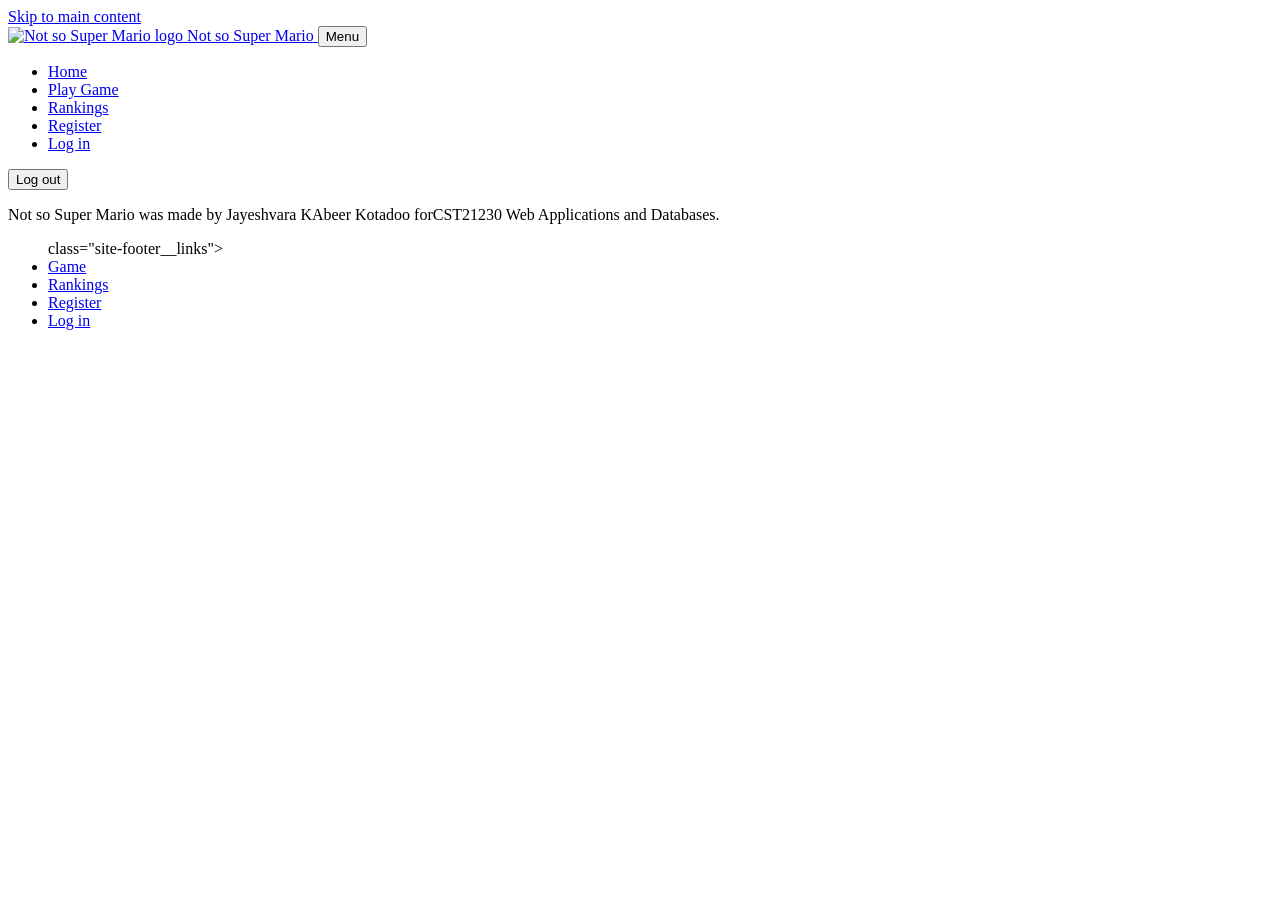
==== index.html @ 8bf62650 "1.3 Add first pages" ====
<!DOCTYPE html>
<html lang="en">
<head>
    <meta charset="UTF-8">
    <meta name="viewport" content="width=device-width, initial-scale=1.0">
    <title>Not so Super Mario: Come relive your childhood adventures</title>
    <meta name="description" content="Not so Super Mario is a game that allows you to relive your childhood adventures. Play as Robots and navigate through challenging levels filled with obstacles and enemies.">
    <!-- Draw logo (32*32) -->
    <link rel="icon" href="images/site/logo.svg" type="image/svg+xml">
    <!-- pick font for heading and readable foot -->    
    <link rel="preconnect" href="https://fonts.googleapis.com">
    <link rel="preconnect" href="https://fonts.gstatic.com" crossorigin>
    <link rel="stylesheet" href="https://fonts.googleapis.com/css2?family=Press+Start+2P&display=swap">
    <link rel="stylesheet" href="css/style.css">
    <script type="module" src="js/app/pages/home.js"></script>
</head>
<body>
    <a class="skip-link" href="#main-content">Skip to main content</a>

    <header class="site-header">
        <div class="site-header__inner">
            <a class="brand" href="index.html">
                <img class="brand__logo" src="images/site/logo.svg" alt="Not so Super Mario logo" width="32" height="32">
                <span class="brand__text">Not so Super Mario</span>
            </a>
            <button class="nav-toggle" type="button" aria-expanded="false" aria-controls="site-nav">
                <span class="nav-toggle__bars" aria-hidden="true"></span>
                <span class="visually-hidden">Menu</span>
            </button>
            <nav class=""site-nav" id="site-nav" aria-label="Main">
                <ul class="site-nav__list">
                    <li><a class="site-nav__link" href="index.html" aria-current="page">Home</a></li>
                    <li><a class="site-nav__link" href="pages/game.html">Play Game</a></li>
                    <li><a class="site-nav__link" href="pages/rankings.html">Rankings</a></li>
                    <li><a class="site-nav__link" href="pages/register.html">Register</a></li>
                    <li><a class="site-nav__link" href="pages/login.html">Log in</a></li>
                </ul>
                <div class="user-chip" data-user-chip-hidden>
                    <span class="sprite" data-user-avatar aria-hidden="true"></span>
                    <span class="user-chip__name" data-user-name></span>
                    <button class="user-chip__logout" type="button" data-user-logout>Log out</button>
                </div>
            </nav>
        </div>
    </header>
    <!-- Main content -->
    <main id="main">
    </main>


    <!-- Footer -->
    <footer class="site-footer">
        <div class="site-footer__inner">
            <p>Not so Super Mario was made by Jayeshvara KAbeer Kotadoo forCST21230 Web Applications and Databases.</p>
            <ul> class="site-footer__links">
                <li><a href="pages/game.html">Game</a></li>
                <li><a href="pages/rankings.html">Rankings</a></li>
                <li><a href="pages/register.html">Register</a></li>
                <li><a href="pages/login.html">Log in</a></li>
            </ul>
        </div>
    </footer>
</body>
</html>
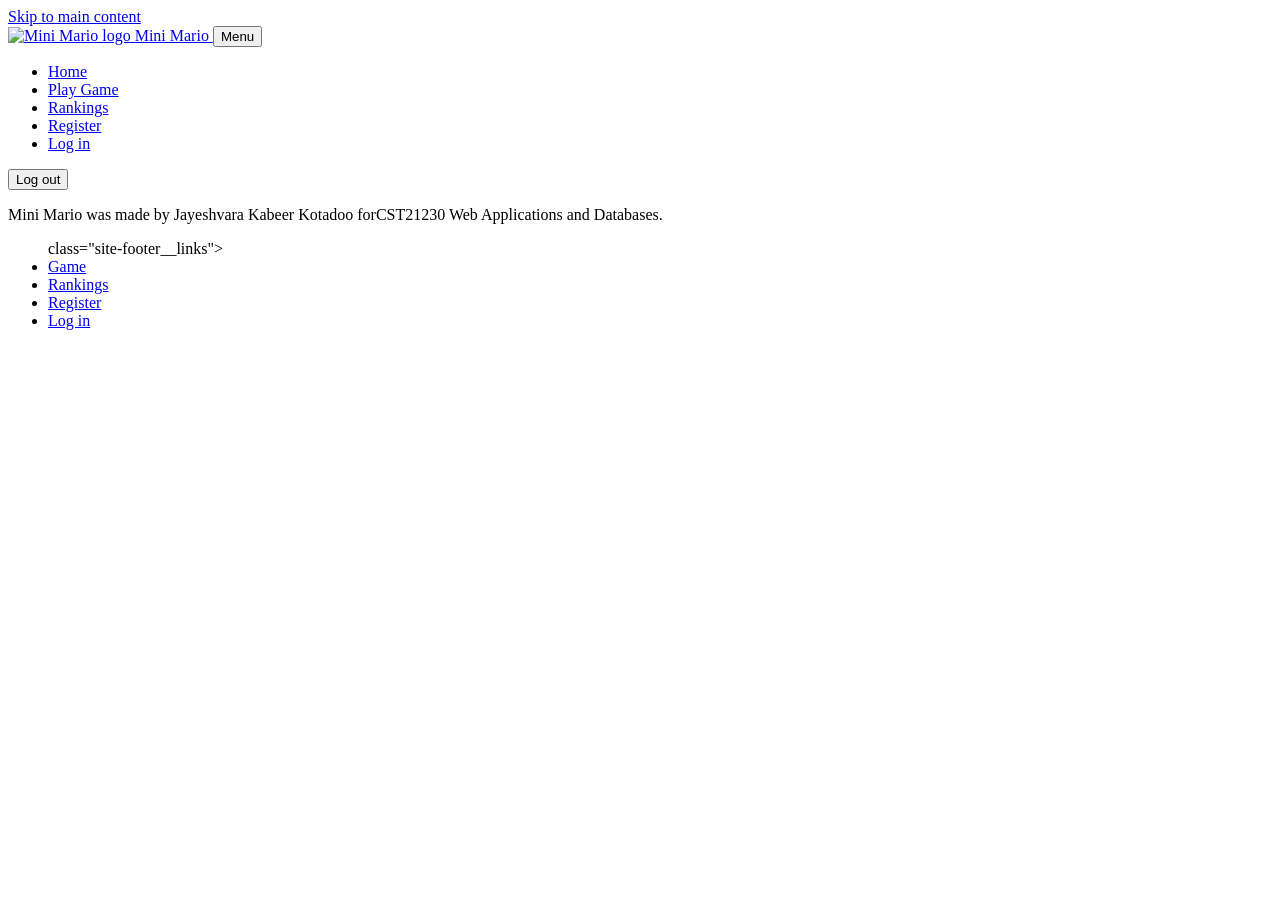
==== commit a0bc8e1d: "Rename game to Mini Mario" ====
--- a/index.html
+++ b/index.html
@@ -3,8 +3,8 @@
 <head>
     <meta charset="UTF-8">
     <meta name="viewport" content="width=device-width, initial-scale=1.0">
-    <title>Not so Super Mario: Come relive your childhood adventures</title>
-    <meta name="description" content="Not so Super Mario is a game that allows you to relive your childhood adventures. Play as Robots and navigate through challenging levels filled with obstacles and enemies.">
+    <title>Mini Mario: Come relive your childhood adventures</title>
+    <meta name="description" content="Mini Mario is a game that allows you to relive your childhood adventures. Play as Robots and navigate through challenging levels filled with obstacles and enemies.">
     <!-- Draw logo (32*32) -->
     <link rel="icon" href="images/site/logo.svg" type="image/svg+xml">
     <!-- pick font for heading and readable foot -->    
@@ -20,8 +20,8 @@
     <header class="site-header">
         <div class="site-header__inner">
             <a class="brand" href="index.html">
-                <img class="brand__logo" src="images/site/logo.svg" alt="Not so Super Mario logo" width="32" height="32">
-                <span class="brand__text">Not so Super Mario</span>
+                <img class="brand__logo" src="images/site/logo.svg" alt="Mini Mario logo" width="32" height="32">
+                <span class="brand__text">Mini Mario</span>
             </a>
             <button class="nav-toggle" type="button" aria-expanded="false" aria-controls="site-nav">
                 <span class="nav-toggle__bars" aria-hidden="true"></span>
@@ -51,7 +51,7 @@
     <!-- Footer -->
     <footer class="site-footer">
         <div class="site-footer__inner">
-            <p>Not so Super Mario was made by Jayeshvara KAbeer Kotadoo forCST21230 Web Applications and Databases.</p>
+            <p>Mini Mario was made by Jayeshvara Kabeer Kotadoo forCST21230 Web Applications and Databases.</p>
             <ul> class="site-footer__links">
                 <li><a href="pages/game.html">Game</a></li>
                 <li><a href="pages/rankings.html">Rankings</a></li>
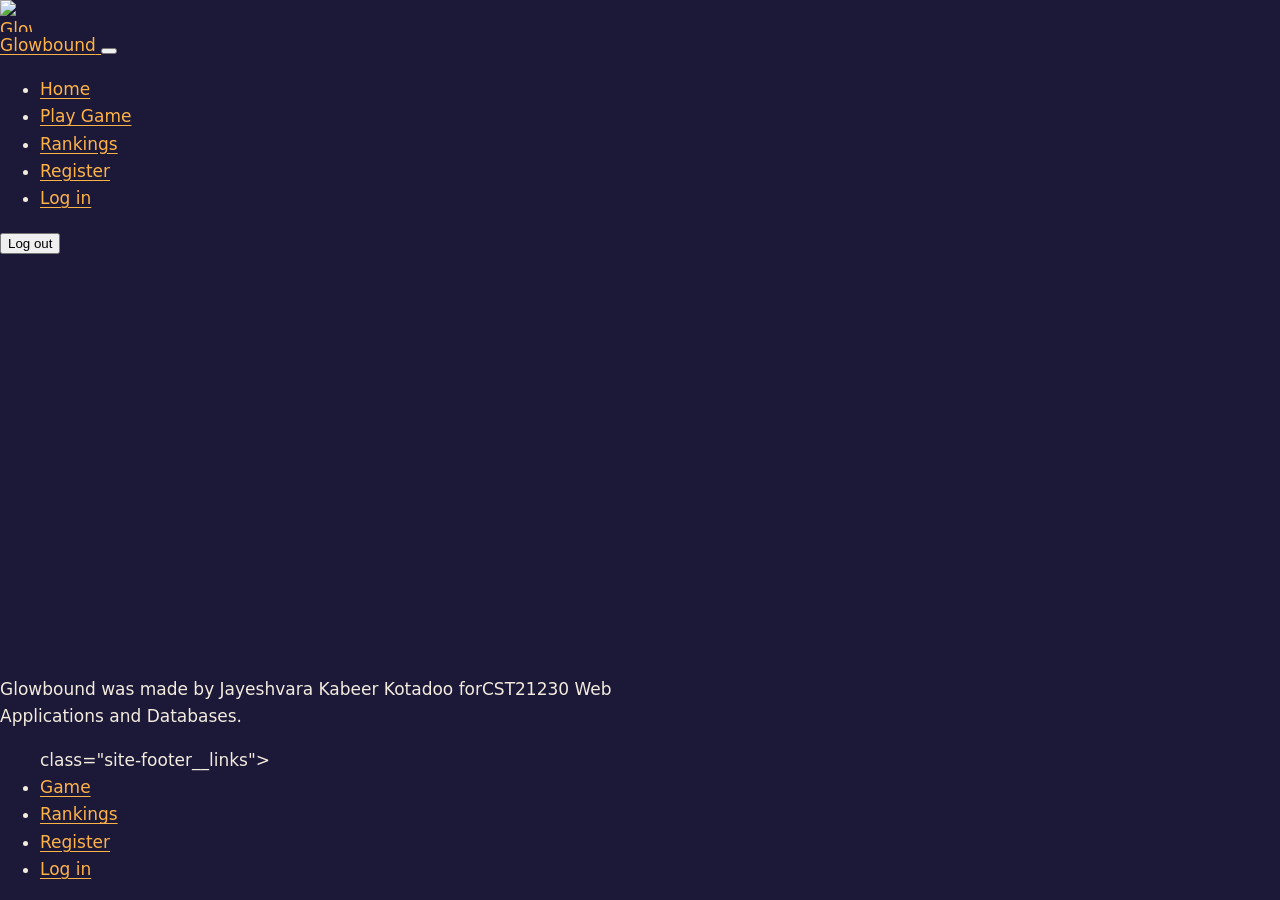
==== commit 0c999be5: "Rename game to Glowbound and update related metadata across all pages" ====
--- a/index.html
+++ b/index.html
@@ -3,15 +3,15 @@
 <head>
     <meta charset="UTF-8">
     <meta name="viewport" content="width=device-width, initial-scale=1.0">
-    <title>Mini Mario: Come relive your childhood adventures</title>
-    <meta name="description" content="Mini Mario is a game that allows you to relive your childhood adventures. Play as Robots and navigate through challenging levels filled with obstacles and enemies.">
+    <title>Glowbound: Relive your childhood adventures</title>
+    <meta name="description" content="Glowbound is a game that allows you to relive your childhood adventures. Play as Robots and navigate through challenging levels filled with obstacles and enemies.">
     <!-- Draw logo (32*32) -->
     <link rel="icon" href="images/site/logo.svg" type="image/svg+xml">
     <!-- pick font for heading and readable foot -->    
     <link rel="preconnect" href="https://fonts.googleapis.com">
     <link rel="preconnect" href="https://fonts.gstatic.com" crossorigin>
     <link rel="stylesheet" href="https://fonts.googleapis.com/css2?family=Press+Start+2P&display=swap">
-    <link rel="stylesheet" href="css/style.css">
+    <link rel="stylesheet" href="css/styles.css">
     <script type="module" src="js/app/pages/home.js"></script>
 </head>
 <body>
@@ -20,8 +20,8 @@
     <header class="site-header">
         <div class="site-header__inner">
             <a class="brand" href="index.html">
-                <img class="brand__logo" src="images/site/logo.svg" alt="Mini Mario logo" width="32" height="32">
-                <span class="brand__text">Mini Mario</span>
+                <img class="brand__logo" src="images/site/logo.svg" alt="Glowbound logo" width="32" height="32">
+                <span class="brand__text">Glowbound</span>
             </a>
             <button class="nav-toggle" type="button" aria-expanded="false" aria-controls="site-nav">
                 <span class="nav-toggle__bars" aria-hidden="true"></span>
@@ -44,6 +44,7 @@
         </div>
     </header>
     <!-- Main content -->
+     
     <main id="main">
     </main>
 
@@ -51,7 +52,7 @@
     <!-- Footer -->
     <footer class="site-footer">
         <div class="site-footer__inner">
-            <p>Mini Mario was made by Jayeshvara Kabeer Kotadoo forCST21230 Web Applications and Databases.</p>
+            <p>Glowbound was made by Jayeshvara Kabeer Kotadoo forCST21230 Web Applications and Databases.</p>
             <ul> class="site-footer__links">
                 <li><a href="pages/game.html">Game</a></li>
                 <li><a href="pages/rankings.html">Rankings</a></li>
--- a/css/styles.css
+++ b/css/styles.css
@@ -0,0 +1,332 @@
+/* ==========================================================================
+   [[Your game name]] - shared stylesheet
+   One stylesheet is used by every page so the whole site shares one style.
+   Sections:
+     1. Design tokens
+     2. Base elements and typography
+     3. Layout helpers
+     4. Pixel borders, buttons and keycaps
+     5. Site header and navigation
+     6. Home page
+     7. Forms (registration and login)
+     8. Auth page layout and explorer preview
+     9. Game page
+    10. Rankings page
+    11. Site footer
+    12. Character sprites (added in Part 3)
+    13. Responsive adjustments
+    14. Reduced motion
+   ========================================================================== */
+
+
+/* 1. Design tokens
+   Every colour, font and size lives here, so the whole look changes from one place.
+   -------------------------------------------------------------------------- */
+:root {
+    /* YOUR TURN: your palette. Keep dark backgrounds with light text (or the reverse)
+       so everything stays readable. Change the hex values, not the names. */
+    --ink: #1b1838;            /* page background */
+    --ink-deep: #120f2a;       /* header and footer background */
+    --panel: #262150;          /* boxes and cards */
+    --panel-raised: #2f2960;   /* buttons and inputs */
+    --ridge: #3a3570;          /* borders */
+    --ridge-light: #554d9a;    /* highlighted borders */
+    --outline: #1a1530;        /* darkest edge, text on light buttons */
+    --text: #f3ebdd;           /* main text */
+    --muted: #bdb7dc;          /* secondary text */
+    --faint: #8a84b0;          /* placeholder text */
+    --accent: #ffb347;         /* links, main buttons, the current page */
+    --accent-light: #ffd38a;   /* accent on hover */
+    --accent-deep: #c26a2b;    /* accent in shadow */
+    --green: #7bd389;          /* level 1 colour */
+    --blue: #6fd3f2;           /* level 2 colour */
+    --hot: #ff7b39;            /* level 3 colour */
+    --danger: #ff8f8f;         /* error messages */
+    --success: #7bd389;        /* success messages */
+
+    /* See-through versions (the last number is the opacity) */
+    --header-glass: rgb(18 15 42 / 0.94);
+    --overlay: rgb(18 15 42 / 0.82);
+    --focus-glow: rgb(255 179 71 / 0.35);
+
+    /* YOUR TURN: your two fonts from Task 1.3, each followed by fallbacks */
+    --font-display: "Pixelify Sans", "Trebuchet MS", system-ui, sans-serif;
+    --font-body: "Atkinson Hyperlegible", "Segoe UI", system-ui, sans-serif;
+
+    /* Type scale: each step is about 1.25 times the one below */
+    --step--1: 0.9rem;
+    --step-0: 1.0625rem;
+    --step-1: 1.33rem;
+    --step-2: 1.66rem;
+    --step-3: 2.08rem;
+    --step-4: clamp(2.3rem, 4.2vw, 3.4rem);
+
+    /* Spacing and sizing */
+    --space-1: 0.25rem;
+    --space-2: 0.5rem;
+    --space-3: 0.75rem;
+    --space-4: 1rem;
+    --space-5: 1.5rem;
+    --space-6: 2rem;
+    --space-7: 3rem;
+    --space-8: 4.5rem;
+    --page-width: 72rem;
+    --measure: 64ch;
+    --pixel: 4px;
+}
+
+
+/* 2. Base elements and typography
+   -------------------------------------------------------------------------- */
+*,
+*::before,
+*::after {
+    box-sizing: border-box;
+}
+
+html {
+    scroll-behavior: smooth;
+}
+
+/* A flex column whose main area grows keeps the footer at the bottom of short pages */
+body {
+    margin: 0;
+    min-height: 100vh;
+    display: flex;
+    flex-direction: column;
+    background-color: var(--ink);
+    color: var(--text);
+    font-family: var(--font-body);
+    font-size: var(--step-0);
+    line-height: 1.6;
+}
+
+main {
+    flex: 1;
+}
+
+h1,
+h2,
+h3 {
+    margin: 0 0 var(--space-4);
+    font-family: var(--font-display);
+    font-weight: 600;
+    line-height: 1.15;
+    letter-spacing: 0.01em;
+}
+
+h1 {
+    font-size: var(--step-4);
+}
+
+h2 {
+    font-size: var(--step-3);
+}
+
+h3 {
+    font-size: var(--step-1);
+}
+
+/* Long lines are hard to read, so paragraphs stop at about 64 characters */
+p {
+    margin: 0 0 var(--space-4);
+    max-width: var(--measure);
+}
+
+a {
+    color: var(--accent);
+    text-underline-offset: 0.2em;
+}
+
+a:hover {
+    color: var(--accent-light);
+}
+
+img {
+    max-width: 100%;
+    display: block;
+}
+
+/* A clear outline shows where keyboard focus is */
+:focus-visible {
+    outline: 3px solid var(--accent);
+    outline-offset: 3px;
+}
+
+::selection {
+    background: var(--accent);
+    color: var(--outline);
+}
+
+/* Hidden on screen but still read out by screen readers */
+.visually-hidden {
+    position: absolute;
+    width: 1px;
+    height: 1px;
+    margin: -1px;
+    padding: 0;
+    overflow: hidden;
+    clip: rect(0 0 0 0);
+    white-space: nowrap;
+    border: 0;
+}
+
+/* Parked above the page until a keyboard user tabs to it */
+.skip-link {
+    position: absolute;
+    left: var(--space-4);
+    top: -4rem;
+    z-index: 100;
+    padding: var(--space-2) var(--space-4);
+    background: var(--accent);
+    color: var(--outline);
+    font-weight: 700;
+}
+
+.skip-link:focus {
+    top: var(--space-4);
+}
+
+/* 3. Layout helpers
+   -------------------------------------------------------------------------- */
+/* A centred column that never gets wider than the page width */
+.container {
+    width: 100%;
+    max-width: var(--page-width);
+    margin-inline: auto;
+    padding-inline: var(--space-5);
+}
+
+.section {
+    padding-block: var(--space-8);
+}
+
+.section__intro {
+    margin-bottom: var(--space-6);
+}
+
+.section__intro p {
+    color: var(--muted);
+}
+
+.page-heading {
+    padding-block: var(--space-7) var(--space-5);
+}
+
+.page-heading p {
+    color: var(--muted);
+    font-size: var(--step-1);
+    line-height: 1.45;
+}
+
+
+/* 4. Pixel borders, buttons and keycaps
+   The notched "pixel" border is drawn with four offset box-shadows, which
+   leaves the corners empty just like a sprite outline.
+   -------------------------------------------------------------------------- */
+/* YOUR TURN: notched corners suit pixel art. For a smoother style, replace the
+   four shadows with "border: 3px solid var(--frame-colour); border-radius: 12px;" */
+.pixel-frame {
+    --frame-colour: var(--ridge);
+    background: var(--panel);
+    box-shadow:
+        0 calc(var(--pixel) * -1) 0 0 var(--frame-colour),
+        0 var(--pixel) 0 0 var(--frame-colour),
+        calc(var(--pixel) * -1) 0 0 0 var(--frame-colour),
+        var(--pixel) 0 0 0 var(--frame-colour);
+}
+
+/* Buttons keep their colours in local variables, so a variant only changes the variables.
+   The fifth shadow is the "lip" underneath that makes the button look raised. */
+.button {
+    --btn-face: var(--panel-raised);
+    --btn-edge: var(--ridge-light);
+    --btn-lip: var(--outline);
+    --btn-text: var(--text);
+    display: inline-flex;
+    align-items: center;
+    justify-content: center;
+    gap: var(--space-2);
+    min-height: 3rem;
+    padding: var(--space-2) var(--space-5);
+    border: 0;
+    background: var(--btn-face);
+    color: var(--btn-text);
+    font-family: var(--font-display);
+    font-size: var(--step-1);
+    font-weight: 600;
+    line-height: 1;
+    text-decoration: none;
+    cursor: pointer;
+    box-shadow:
+        0 -3px 0 0 var(--btn-edge),
+        0 3px 0 0 var(--btn-edge),
+        -3px 0 0 0 var(--btn-edge),
+        3px 0 0 0 var(--btn-edge),
+        0 7px 0 0 var(--btn-lip);
+    transition: transform 80ms ease-out, box-shadow 80ms ease-out, filter 120ms;
+}
+
+.button:hover {
+    color: var(--btn-text);
+    filter: brightness(1.12);
+}
+
+/* Pressed: the button moves down 4px and the lip shrinks */
+.button:active {
+    transform: translateY(4px);
+    box-shadow:
+        0 -3px 0 0 var(--btn-edge),
+        0 3px 0 0 var(--btn-edge),
+        -3px 0 0 0 var(--btn-edge),
+        3px 0 0 0 var(--btn-edge),
+        0 3px 0 0 var(--btn-lip);
+}
+
+.button:disabled {
+    cursor: not-allowed;
+    opacity: 0.6;
+    transform: none;
+}
+
+.button--primary {
+    --btn-face: var(--accent);
+    --btn-edge: var(--accent-light);
+    --btn-lip: var(--accent-deep);
+    --btn-text: var(--outline);
+}
+
+.button--small {
+    min-height: 2.25rem;
+    padding-inline: var(--space-4);
+    font-size: var(--step-0);
+}
+
+.button--wide {
+    width: 100%;
+}
+
+/* Keyboard keys shown in the instructions: a small version of the button look */
+.kbd {
+    display: inline-flex;
+    align-items: center;
+    justify-content: center;
+    min-width: 2.2rem;
+    height: 2.2rem;
+    padding: 0 var(--space-2);
+    margin: 0 0.15rem 0.45rem;
+    background: var(--panel-raised);
+    color: var(--text);
+    font-family: var(--font-display);
+    font-size: var(--step-0);
+    box-shadow:
+        0 -2px 0 0 var(--ridge-light),
+        0 2px 0 0 var(--ridge-light),
+        -2px 0 0 0 var(--ridge-light),
+        2px 0 0 0 var(--ridge-light),
+        0 5px 0 0 var(--outline);
+}
+
+.kbd--wide {
+    min-width: 4.5rem;
+}
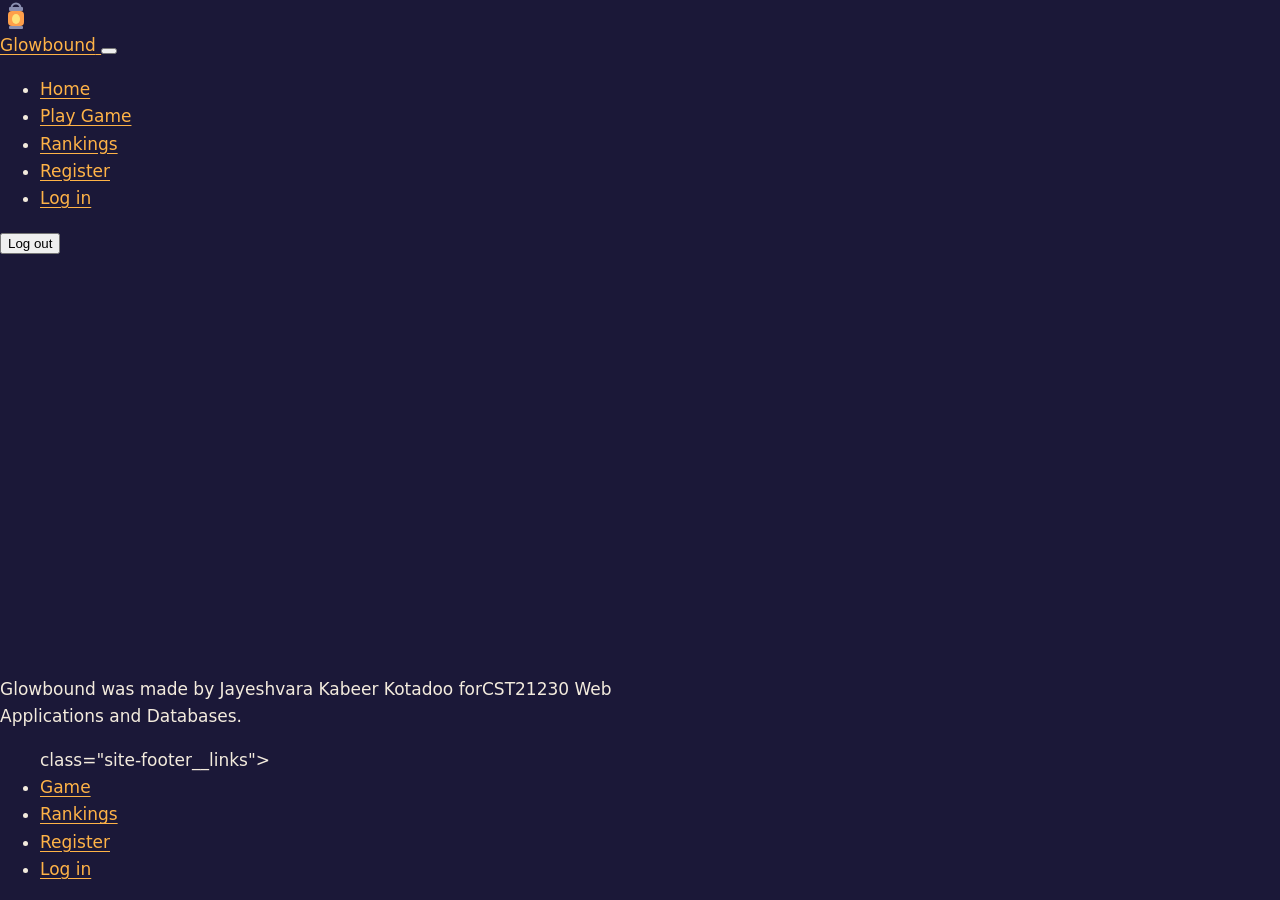
==== commit 24172b48: "correction of first pages" ====
--- a/index.html
+++ b/index.html
@@ -3,14 +3,13 @@
 <head>
     <meta charset="UTF-8">
     <meta name="viewport" content="width=device-width, initial-scale=1.0">
-    <title>Glowbound: Relive your childhood adventures</title>
-    <meta name="description" content="Glowbound is a game that allows you to relive your childhood adventures. Play as Robots and navigate through challenging levels filled with obstacles and enemies.">
+    <title>Mini Mario: Relive your childhood adventures</title>
+    <meta name="description" content="Mini Mario is a game that allows you to relive your childhood adventures. Play as Robots and navigate through challenging levels filled with obstacles and enemies.">
     <!-- Draw logo (32*32) -->
     <link rel="icon" href="images/site/logo.svg" type="image/svg+xml">
-    <!-- pick font for heading and readable foot -->    
     <link rel="preconnect" href="https://fonts.googleapis.com">
     <link rel="preconnect" href="https://fonts.gstatic.com" crossorigin>
-    <link rel="stylesheet" href="https://fonts.googleapis.com/css2?family=Press+Start+2P&display=swap">
+    <link rel="stylesheet" href="https://fonts.googleapis.com/css2?family=Pixelify+Sans:wght@400;700&display=swap">
     <link rel="stylesheet" href="css/styles.css">
     <script type="module" src="js/app/pages/home.js"></script>
 </head>
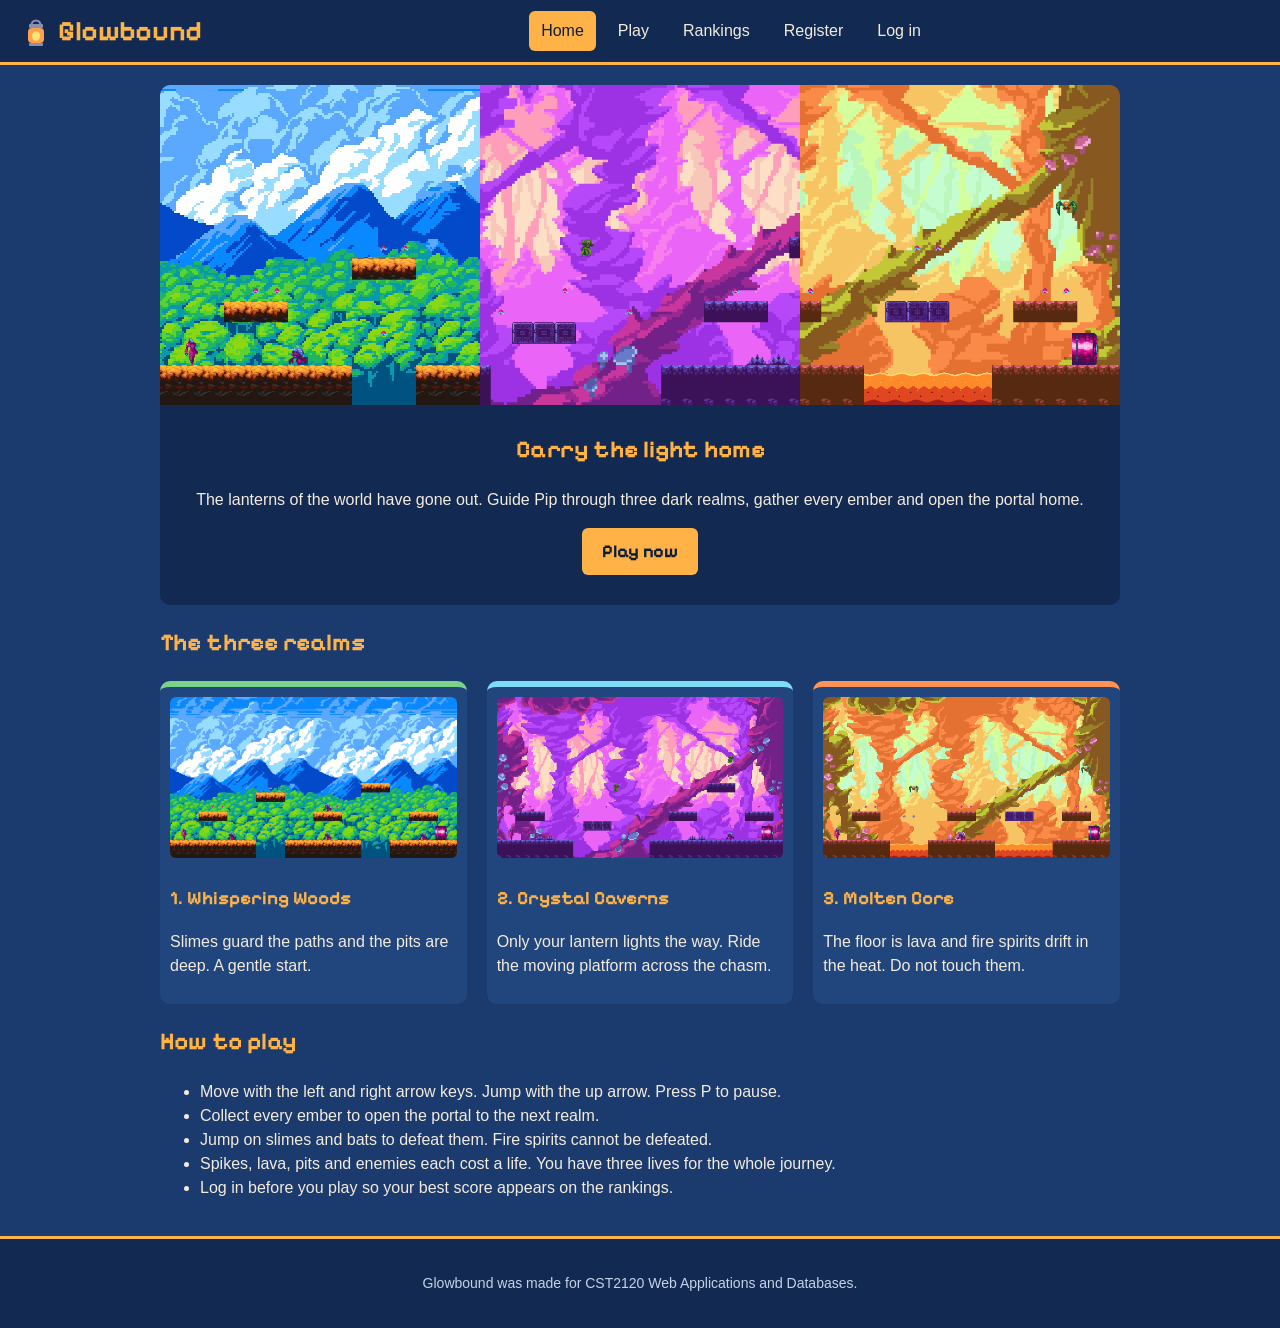
==== commit 851f2433: "corrected errors" ====
--- a/index.html
+++ b/index.html
@@ -3,62 +3,67 @@
 <head>
     <meta charset="UTF-8">
     <meta name="viewport" content="width=device-width, initial-scale=1.0">
-    <title>Mini Mario: Relive your childhood adventures</title>
-    <meta name="description" content="Mini Mario is a game that allows you to relive your childhood adventures. Play as Robots and navigate through challenging levels filled with obstacles and enemies.">
-    <!-- Draw logo (32*32) -->
+    <title>Home | Glowbound</title>
     <link rel="icon" href="images/site/logo.svg" type="image/svg+xml">
-    <link rel="preconnect" href="https://fonts.googleapis.com">
-    <link rel="preconnect" href="https://fonts.gstatic.com" crossorigin>
-    <link rel="stylesheet" href="https://fonts.googleapis.com/css2?family=Pixelify+Sans:wght@400;700&display=swap">
+    <link rel="stylesheet" href="https://fonts.googleapis.com/css2?family=Pixelify+Sans:wght@400;700&amp;display=swap">
     <link rel="stylesheet" href="css/styles.css">
-    <script type="module" src="js/app/pages/home.js"></script>
+    <script type="module" src="js/nav.js"></script>
 </head>
 <body>
-    <a class="skip-link" href="#main-content">Skip to main content</a>
-
-    <header class="site-header">
-        <div class="site-header__inner">
-            <a class="brand" href="index.html">
-                <img class="brand__logo" src="images/site/logo.svg" alt="Glowbound logo" width="32" height="32">
-                <span class="brand__text">Glowbound</span>
-            </a>
-            <button class="nav-toggle" type="button" aria-expanded="false" aria-controls="site-nav">
-                <span class="nav-toggle__bars" aria-hidden="true"></span>
-                <span class="visually-hidden">Menu</span>
-            </button>
-            <nav class=""site-nav" id="site-nav" aria-label="Main">
-                <ul class="site-nav__list">
-                    <li><a class="site-nav__link" href="index.html" aria-current="page">Home</a></li>
-                    <li><a class="site-nav__link" href="pages/game.html">Play Game</a></li>
-                    <li><a class="site-nav__link" href="pages/rankings.html">Rankings</a></li>
-                    <li><a class="site-nav__link" href="pages/register.html">Register</a></li>
-                    <li><a class="site-nav__link" href="pages/login.html">Log in</a></li>
-                </ul>
-                <div class="user-chip" data-user-chip-hidden>
-                    <span class="sprite" data-user-avatar aria-hidden="true"></span>
-                    <span class="user-chip__name" data-user-name></span>
-                    <button class="user-chip__logout" type="button" data-user-logout>Log out</button>
-                </div>
-            </nav>
+    <header>
+        <a class="logo" href="index.html">
+            <img src="images/site/logo.svg" alt="" width="32" height="32">
+            Glowbound
+        </a>
+        <nav>
+            <a href="index.html" class="current">Home</a>
+            <a href="game.html">Play</a>
+            <a href="rankings.html">Rankings</a>
+            <a href="register.html">Register</a>
+            <a href="login.html">Log in</a>
+        </nav>
+        <div id="UserStatus" class="user-status"></div>
+    </header>
+        <main>
+        <!-- Introduction to the game -->
+        <section class="intro">
+            <img src="images/site/hero.png" alt="The journey from the moonlit woods, through the crystal caves, to the portal in the molten core" width="1440" height="480">
+            <h1>Carry the light home</h1>
+            <p>The lanterns of the world have gone out. Guide Pip through three dark realms, gather every ember and open the portal home.</p>
+            <a class="button" href="game.html">Play now</a>
+        </section>
+                <!-- One card for each realm -->
+        <h2>The three realms</h2>
+        <div class="realms">
+            <div class="realm woods">
+                <img src="images/site/realm-woods.png" alt="Whispering Woods: Pip on the grass under the moon, with embers and a slime" width="960" height="540">
+                <h3>1. Whispering Woods</h3>
+                <p>Slimes guard the paths and the pits are deep. A gentle start.</p>
+            </div>
+            <div class="realm caves">
+                <img src="images/site/realm-caves.png" alt="Crystal Caverns: Pip among glowing crystals in a dark cave, with a bat overhead" width="960" height="540">
+                <h3>2. Crystal Caverns</h3>
+                <p>Only your lantern lights the way. Ride the moving platform across the chasm.</p>
+            </div>
+            <div class="realm core">
+                <img src="images/site/realm-core.png" alt="Molten Core: Pip on dark rock next to a pool of lava, with a fire spirit" width="960" height="540">
+                <h3>3. Molten Core</h3>
+                <p>The floor is lava and fire spirits drift in the heat. Do not touch them.</p>
+            </div>
         </div>
-    </header>
-    <!-- Main content -->
-     
-    <main id="main">
+                <!-- Controls and rules -->
+        <h2>How to play</h2>
+        <ul class="how-to">
+            <li>Move with the left and right arrow keys. Jump with the up arrow. Press P to pause.</li>
+            <li>Collect every ember to open the portal to the next realm.</li>
+            <li>Jump on slimes and bats to defeat them. Fire spirits cannot be defeated.</li>
+            <li>Spikes, lava, pits and enemies each cost a life. You have three lives for the whole journey.</li>
+            <li>Log in before you play so your best score appears on the rankings.</li>
+        </ul>
     </main>
-
-
-    <!-- Footer -->
-    <footer class="site-footer">
-        <div class="site-footer__inner">
-            <p>Glowbound was made by Jayeshvara Kabeer Kotadoo forCST21230 Web Applications and Databases.</p>
-            <ul> class="site-footer__links">
-                <li><a href="pages/game.html">Game</a></li>
-                <li><a href="pages/rankings.html">Rankings</a></li>
-                <li><a href="pages/register.html">Register</a></li>
-                <li><a href="pages/login.html">Log in</a></li>
-            </ul>
-        </div>
-    </footer>
+        <footer>
+        <p>Glowbound was made for CST2120 Web Applications and Databases.</p>
+        </footer>
 </body>
-</html>+</html>
+ 
--- a/css/styles.css
+++ b/css/styles.css
@@ -1,332 +1,271 @@
-/* ==========================================================================
-   [[Your game name]] - shared stylesheet
-   One stylesheet is used by every page so the whole site shares one style.
-   Sections:
-     1. Design tokens
-     2. Base elements and typography
-     3. Layout helpers
-     4. Pixel borders, buttons and keycaps
-     5. Site header and navigation
-     6. Home page
-     7. Forms (registration and login)
-     8. Auth page layout and explorer preview
-     9. Game page
-    10. Rankings page
-    11. Site footer
-    12. Character sprites (added in Part 3)
-    13. Responsive adjustments
-    14. Reduced motion
-   ========================================================================== */
-
-
-/* 1. Design tokens
-   Every colour, font and size lives here, so the whole look changes from one place.
-   -------------------------------------------------------------------------- */
-:root {
-    /* YOUR TURN: your palette. Keep dark backgrounds with light text (or the reverse)
-       so everything stays readable. Change the hex values, not the names. */
-    --ink: #1b1838;            /* page background */
-    --ink-deep: #120f2a;       /* header and footer background */
-    --panel: #262150;          /* boxes and cards */
-    --panel-raised: #2f2960;   /* buttons and inputs */
-    --ridge: #3a3570;          /* borders */
-    --ridge-light: #554d9a;    /* highlighted borders */
-    --outline: #1a1530;        /* darkest edge, text on light buttons */
-    --text: #f3ebdd;           /* main text */
-    --muted: #bdb7dc;          /* secondary text */
-    --faint: #8a84b0;          /* placeholder text */
-    --accent: #ffb347;         /* links, main buttons, the current page */
-    --accent-light: #ffd38a;   /* accent on hover */
-    --accent-deep: #c26a2b;    /* accent in shadow */
-    --green: #7bd389;          /* level 1 colour */
-    --blue: #6fd3f2;           /* level 2 colour */
-    --hot: #ff7b39;            /* level 3 colour */
-    --danger: #ff8f8f;         /* error messages */
-    --success: #7bd389;        /* success messages */
-
-    /* See-through versions (the last number is the opacity) */
-    --header-glass: rgb(18 15 42 / 0.94);
-    --overlay: rgb(18 15 42 / 0.82);
-    --focus-glow: rgb(255 179 71 / 0.35);
-
-    /* YOUR TURN: your two fonts from Task 1.3, each followed by fallbacks */
-    --font-display: "Pixelify Sans", "Trebuchet MS", system-ui, sans-serif;
-    --font-body: "Atkinson Hyperlegible", "Segoe UI", system-ui, sans-serif;
-
-    /* Type scale: each step is about 1.25 times the one below */
-    --step--1: 0.9rem;
-    --step-0: 1.0625rem;
-    --step-1: 1.33rem;
-    --step-2: 1.66rem;
-    --step-3: 2.08rem;
-    --step-4: clamp(2.3rem, 4.2vw, 3.4rem);
-
-    /* Spacing and sizing */
-    --space-1: 0.25rem;
-    --space-2: 0.5rem;
-    --space-3: 0.75rem;
-    --space-4: 1rem;
-    --space-5: 1.5rem;
-    --space-6: 2rem;
-    --space-7: 3rem;
-    --space-8: 4.5rem;
-    --page-width: 72rem;
-    --measure: 64ch;
-    --pixel: 4px;
-}
-
-
-/* 2. Base elements and typography
-   -------------------------------------------------------------------------- */
-*,
-*::before,
-*::after {
-    box-sizing: border-box;
-}
-
-html {
-    scroll-behavior: smooth;
-}
-
-/* A flex column whose main area grows keeps the footer at the bottom of short pages */
+/*styles for every pages*/
+/*used css slides from moodle*/ 
 body {
+    background-color: #1b3b6f;
+    color: #f3ebdd;
+    font-family: Verdana, Geneva, sans-serif;
+    font-size: 16px;
+    line-height: 1.5;
     margin: 0;
-    min-height: 100vh;
-    display: flex;
-    flex-direction: column;
-    background-color: var(--ink);
-    color: var(--text);
-    font-family: var(--font-body);
-    font-size: var(--step-0);
-    line-height: 1.6;
-}
-
-main {
-    flex: 1;
-}
+}
+
 
 h1,
 h2,
 h3 {
-    margin: 0 0 var(--space-4);
-    font-family: var(--font-display);
-    font-weight: 600;
-    line-height: 1.15;
-    letter-spacing: 0.01em;
-}
-
-h1 {
-    font-size: var(--step-4);
-}
-
-h2 {
-    font-size: var(--step-3);
-}
-
-h3 {
-    font-size: var(--step-1);
-}
-
-/* Long lines are hard to read, so paragraphs stop at about 64 characters */
-p {
-    margin: 0 0 var(--space-4);
-    max-width: var(--measure);
+    font-family: "Pixelify Sans", "Trebuchet MS", sans-serif;
+    color: #ffb347;
 }
 
 a {
-    color: var(--accent);
-    text-underline-offset: 0.2em;
-}
-
-a:hover {
-    color: var(--accent-light);
-}
-
-img {
-    max-width: 100%;
-    display: block;
-}
-
-/* A clear outline shows where keyboard focus is */
-:focus-visible {
-    outline: 3px solid var(--accent);
-    outline-offset: 3px;
-}
-
-::selection {
-    background: var(--accent);
-    color: var(--outline);
-}
-
-/* Hidden on screen but still read out by screen readers */
-.visually-hidden {
-    position: absolute;
-    width: 1px;
-    height: 1px;
-    margin: -1px;
-    padding: 0;
-    overflow: hidden;
-    clip: rect(0 0 0 0);
-    white-space: nowrap;
-    border: 0;
-}
-
-/* Parked above the page until a keyboard user tabs to it */
-.skip-link {
-    position: absolute;
-    left: var(--space-4);
-    top: -4rem;
-    z-index: 100;
-    padding: var(--space-2) var(--space-4);
-    background: var(--accent);
-    color: var(--outline);
-    font-weight: 700;
-}
-
-.skip-link:focus {
-    top: var(--space-4);
-}
-
-/* 3. Layout helpers
-   -------------------------------------------------------------------------- */
-/* A centred column that never gets wider than the page width */
-.container {
-    width: 100%;
-    max-width: var(--page-width);
-    margin-inline: auto;
-    padding-inline: var(--space-5);
-}
-
-.section {
-    padding-block: var(--space-8);
-}
-
-.section__intro {
-    margin-bottom: var(--space-6);
-}
-
-.section__intro p {
-    color: var(--muted);
-}
-
-.page-heading {
-    padding-block: var(--space-7) var(--space-5);
-}
-
-.page-heading p {
-    color: var(--muted);
-    font-size: var(--step-1);
-    line-height: 1.45;
-}
-
-
-/* 4. Pixel borders, buttons and keycaps
-   The notched "pixel" border is drawn with four offset box-shadows, which
-   leaves the corners empty just like a sprite outline.
-   -------------------------------------------------------------------------- */
-/* YOUR TURN: notched corners suit pixel art. For a smoother style, replace the
-   four shadows with "border: 3px solid var(--frame-colour); border-radius: 12px;" */
-.pixel-frame {
-    --frame-colour: var(--ridge);
-    background: var(--panel);
-    box-shadow:
-        0 calc(var(--pixel) * -1) 0 0 var(--frame-colour),
-        0 var(--pixel) 0 0 var(--frame-colour),
-        calc(var(--pixel) * -1) 0 0 0 var(--frame-colour),
-        var(--pixel) 0 0 0 var(--frame-colour);
-}
-
-/* Buttons keep their colours in local variables, so a variant only changes the variables.
-   The fifth shadow is the "lip" underneath that makes the button look raised. */
+    color: #ffd38a;
+}
+
+/*Main contentand footer useing box model from moodle*/
+main {
+    max-width: 960px;
+    min-height: 70vh;       /* vh is % of window height */
+    margin: 0 auto;
+    padding: 20px;
+}
+
+footer {
+    background-color: #122a52;
+    color: #c6d2e8;
+    text-align: center;
+    padding: 20px;
+    font-size: 14px;
+    border-top: 3px solid #ffb347;
+}
+
+/*Header and navigation bar useing box model from moodle*/  
+header {
+    background-color: #122a52;
+    display: grid; 
+    padding: 10px 20px;
+    column-gap: 20px;
+    grid-template-columns: auto auto auto;
+    justify-content: space-between;
+    align-items: center;
+    border-bottom: 3px solid #ffb347;
+}
+
+.logo{
+    font-family: "Pixelify Sans", "Trebuchet MS", sans-serif;
+    font-size: 28px;
+    font-weight: bold;
+    color: #ffb347;
+    text-decoration: none;
+}
+
+.logo img {
+    vertical-align: middle;
+}
+
+nav {
+    display: grid;
+    grid-template-columns: auto auto auto auto auto;
+    column-gap: 10px;
+}
+
+nav > a {
+    color: #f3ebdd;
+    text-align: center;
+    text-decoration: none;
+    padding: 8px 12px;
+    border-radius: 6px;
+}
+
+nav > a:hover {
+    background-color: #21457d;
+}
+
+/*link to page on which user is*/
+nav > a.current {
+    background-color: #ffb347;
+    color: #0c1d3e;
+}
+
+.user-status {
+    font-size: 14px;
+    text-align: right;
+}
+
+.user-status button {
+    cursor: pointer;
+    font-size: 14px;
+    padding: 4px 10px;
+    margin-left: 10px;
+}
+
+/* button styles */
 .button {
-    --btn-face: var(--panel-raised);
-    --btn-edge: var(--ridge-light);
-    --btn-lip: var(--outline);
-    --btn-text: var(--text);
-    display: inline-flex;
-    align-items: center;
-    justify-content: center;
-    gap: var(--space-2);
-    min-height: 3rem;
-    padding: var(--space-2) var(--space-5);
-    border: 0;
-    background: var(--btn-face);
-    color: var(--btn-text);
-    font-family: var(--font-display);
-    font-size: var(--step-1);
-    font-weight: 600;
-    line-height: 1;
+    display: inline-block;
+    padding: 10px 20px;
+    font-family: "Pixelify Sans", "Trebuchet MS", sans-serif;
+    font-size: 18px;
+    font-weight: bold;
+    color: #0c1d38;
+    background-color: #ffb347;
+    border: none;
+    border-radius: 6px;
     text-decoration: none;
     cursor: pointer;
-    box-shadow:
-        0 -3px 0 0 var(--btn-edge),
-        0 3px 0 0 var(--btn-edge),
-        -3px 0 0 0 var(--btn-edge),
-        3px 0 0 0 var(--btn-edge),
-        0 7px 0 0 var(--btn-lip);
-    transition: transform 80ms ease-out, box-shadow 80ms ease-out, filter 120ms;
 }
 
 .button:hover {
-    color: var(--btn-text);
-    filter: brightness(1.12);
-}
-
-/* Pressed: the button moves down 4px and the lip shrinks */
-.button:active {
-    transform: translateY(4px);
-    box-shadow:
-        0 -3px 0 0 var(--btn-edge),
-        0 3px 0 0 var(--btn-edge),
-        -3px 0 0 0 var(--btn-edge),
-        3px 0 0 0 var(--btn-edge),
-        0 3px 0 0 var(--btn-lip);
-}
-
-.button:disabled {
-    cursor: not-allowed;
-    opacity: 0.6;
-    transform: none;
-}
-
-.button--primary {
-    --btn-face: var(--accent);
-    --btn-edge: var(--accent-light);
-    --btn-lip: var(--accent-deep);
-    --btn-text: var(--outline);
-}
-
-.button--small {
-    min-height: 2.25rem;
-    padding-inline: var(--space-4);
-    font-size: var(--step-0);
-}
-
-.button--wide {
+    background-color: #ffd38a;
+}
+/* Introduction section */
+.intro {
+    padding: 0 0 30px;
+    text-align: center;
+    background-color: #122a52;
+    border-radius: 10px;
+    overflow: hidden;
+}
+
+.intro img {
     width: 100%;
-}
-
-/* Keyboard keys shown in the instructions: a small version of the button look */
-.kbd {
-    display: inline-flex;
-    align-items: center;
-    justify-content: center;
-    min-width: 2.2rem;
-    height: 2.2rem;
-    padding: 0 var(--space-2);
-    margin: 0 0.15rem 0.45rem;
-    background: var(--panel-raised);
-    color: var(--text);
-    font-family: var(--font-display);
-    font-size: var(--step-0);
-    box-shadow:
-        0 -2px 0 0 var(--ridge-light),
-        0 2px 0 0 var(--ridge-light),
-        -2px 0 0 0 var(--ridge-light),
-        2px 0 0 0 var(--ridge-light),
-        0 5px 0 0 var(--outline);
-}
-
-.kbd--wide {
-    min-width: 4.5rem;
+    height: auto;
+}
+
+.intro p {
+    padding: 0 20px;
+}
+
+/* 3 realm pictures side by side. 1fr gives each column an equal share of the width */
+.realms {
+    display: grid;
+    grid-template-columns: 1fr 1fr 1fr;
+    column-gap: 20px;
+}
+
+.realm {
+    padding: 10px;
+    background-color: #21457d;
+    border-top: 6px solid #ffb347;
+    border-radius: 10px;
+}
+
+.realm img {
+    width: 100%;
+    height: auto;
+    border-radius: 6px;
+}
+
+/* realms and colours*/
+.realm.woods {
+    border-top-color: #7bd389;
+}
+
+.realm.caves {
+    border-top-color: #7fdcf7;
+}
+
+.realm.core {
+    border-top-color: #ff9254;
+}
+/* register and login panel style */
+.panel {
+    display: grid;
+    grid-template-columns: auto;
+    row-gap: 6px;
+    max-width: 420px;
+    padding: 20px;
+    background-color: #21457d;
+    border-radius: 10px;
+}
+
+.panel input,
+.panel select {
+    padding: 8px;
+    font-size: 16px;
+    border: 2px solid #3a66a3;
+    border-radius: 6px;
+}
+
+.panel input:focus,
+.panel select:focus {
+    border-color: #ffb347;
+}
+
+.panel .button {
+    margin-top: 10px;
+}
+
+.hint {
+    margin: 0;
+    font-size: 13px;
+    color: #c6d2e8;
+}
+
+/* Feedback messages */
+.feedback {
+    color: #ffa3a3;
+}
+
+.feedback.success {
+    color: #7bd389;
+}
+/* Game styles */
+.game-area canvas {
+    display: block;
+    max-width: 100%;
+    margin: 0 auto;
+    border: 3px solid #ffb347;
+    border-radius: 6px;
+}
+
+.note,
+.controls {
+    color: #c6d2e8;
+}
+
+.controls {
+    text-align: center;
+}
+/* Rankings table */
+.rankings {
+    width: 100%;
+    border-collapse: collapse;
+}
+
+.rankings th,
+.rankings td {
+    padding: 10px;
+    text-align: left;
+    border-bottom: 1px solid #3a66a3;
+}
+
+.rankings th {
+    background-color: #ffb347;
+    color: #0c1d38;
+}
+
+.rankings tr:nth-child(even) {
+    background-color: #21457d;
+}
+
+/* The logged-in player's own row */
+.rankings tr.me td {
+    font-weight: bold;
+    color: #ffb347;
+}
+/* Phone, from W3schools css media queries */
+@media (max-width: 700px) {
+    header,
+    .realms {
+        grid-template-columns: auto;
+        row-gap: 10px;
+    }
+
+    nav {
+        grid-template-columns: auto auto auto;
+        row-gap: 6px;
+    }
+
+    .user-status {
+        text-align: left;
+    }
 }
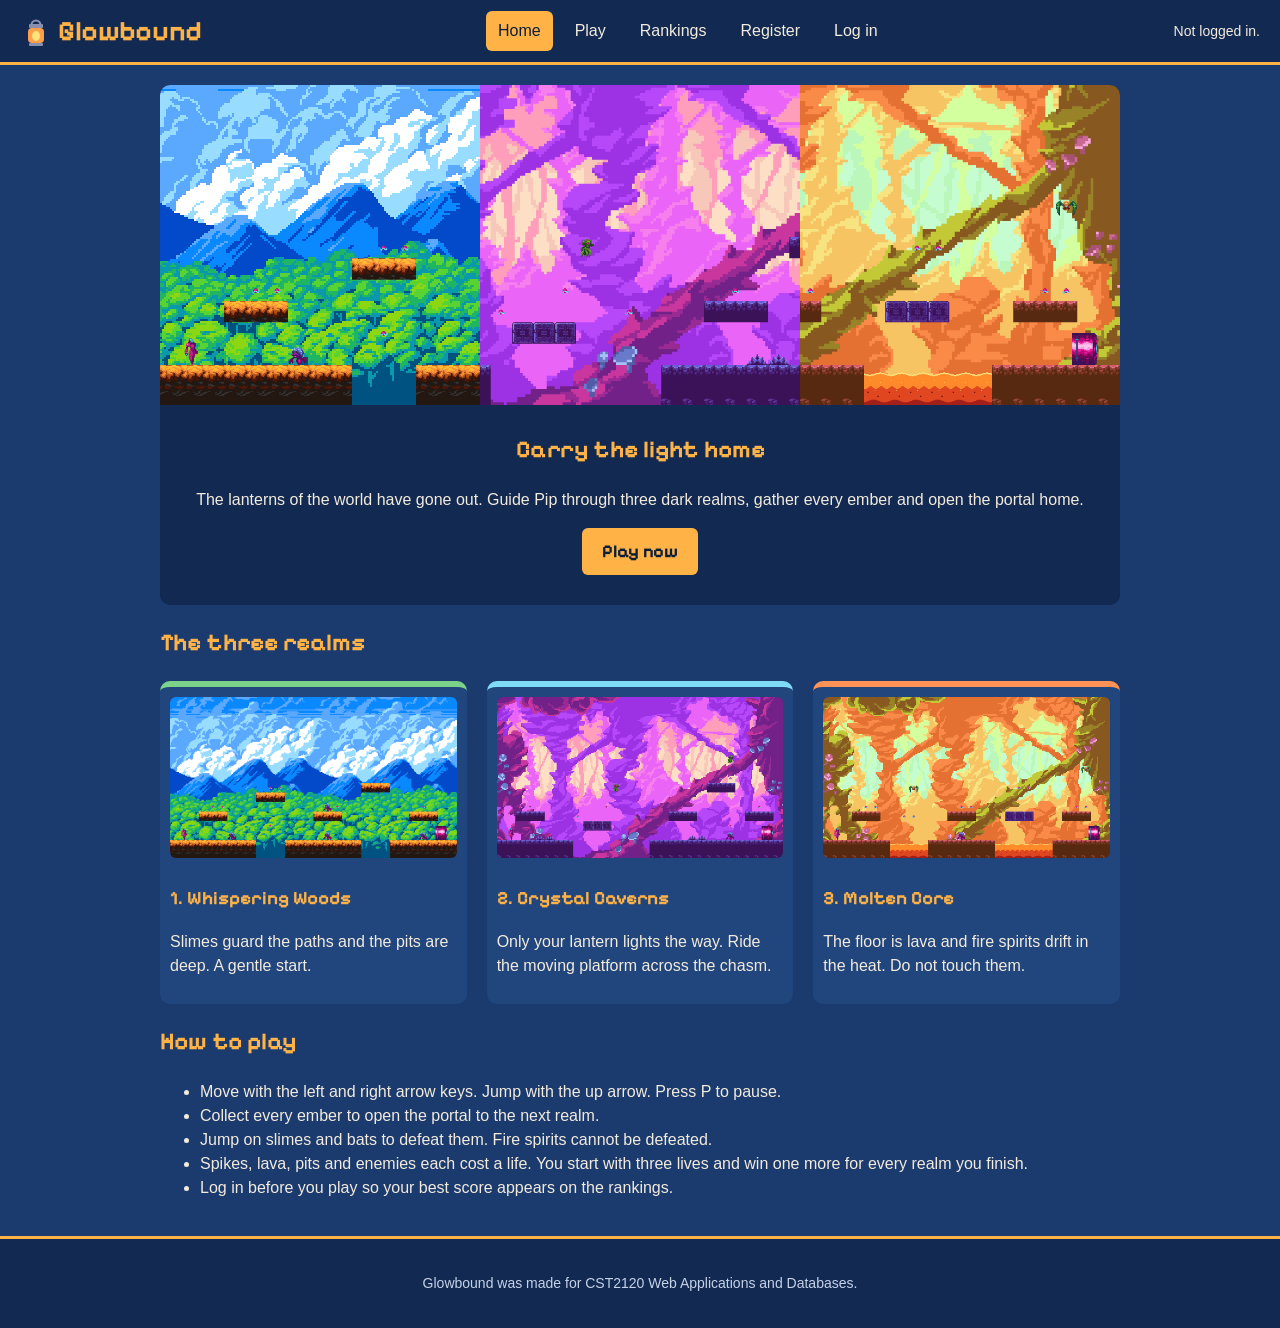
==== commit 5a660a9c: "extra life for each realm" ====
--- a/index.html
+++ b/index.html
@@ -57,7 +57,7 @@
             <li>Move with the left and right arrow keys. Jump with the up arrow. Press P to pause.</li>
             <li>Collect every ember to open the portal to the next realm.</li>
             <li>Jump on slimes and bats to defeat them. Fire spirits cannot be defeated.</li>
-            <li>Spikes, lava, pits and enemies each cost a life. You have three lives for the whole journey.</li>
+            <li>Spikes, lava, pits and enemies each cost a life. You start with three lives and win one more for every realm you finish.</li>
             <li>Log in before you play so your best score appears on the rankings.</li>
         </ul>
     </main>
@@ -66,4 +66,4 @@
         </footer>
 </body>
 </html>
- 
+
